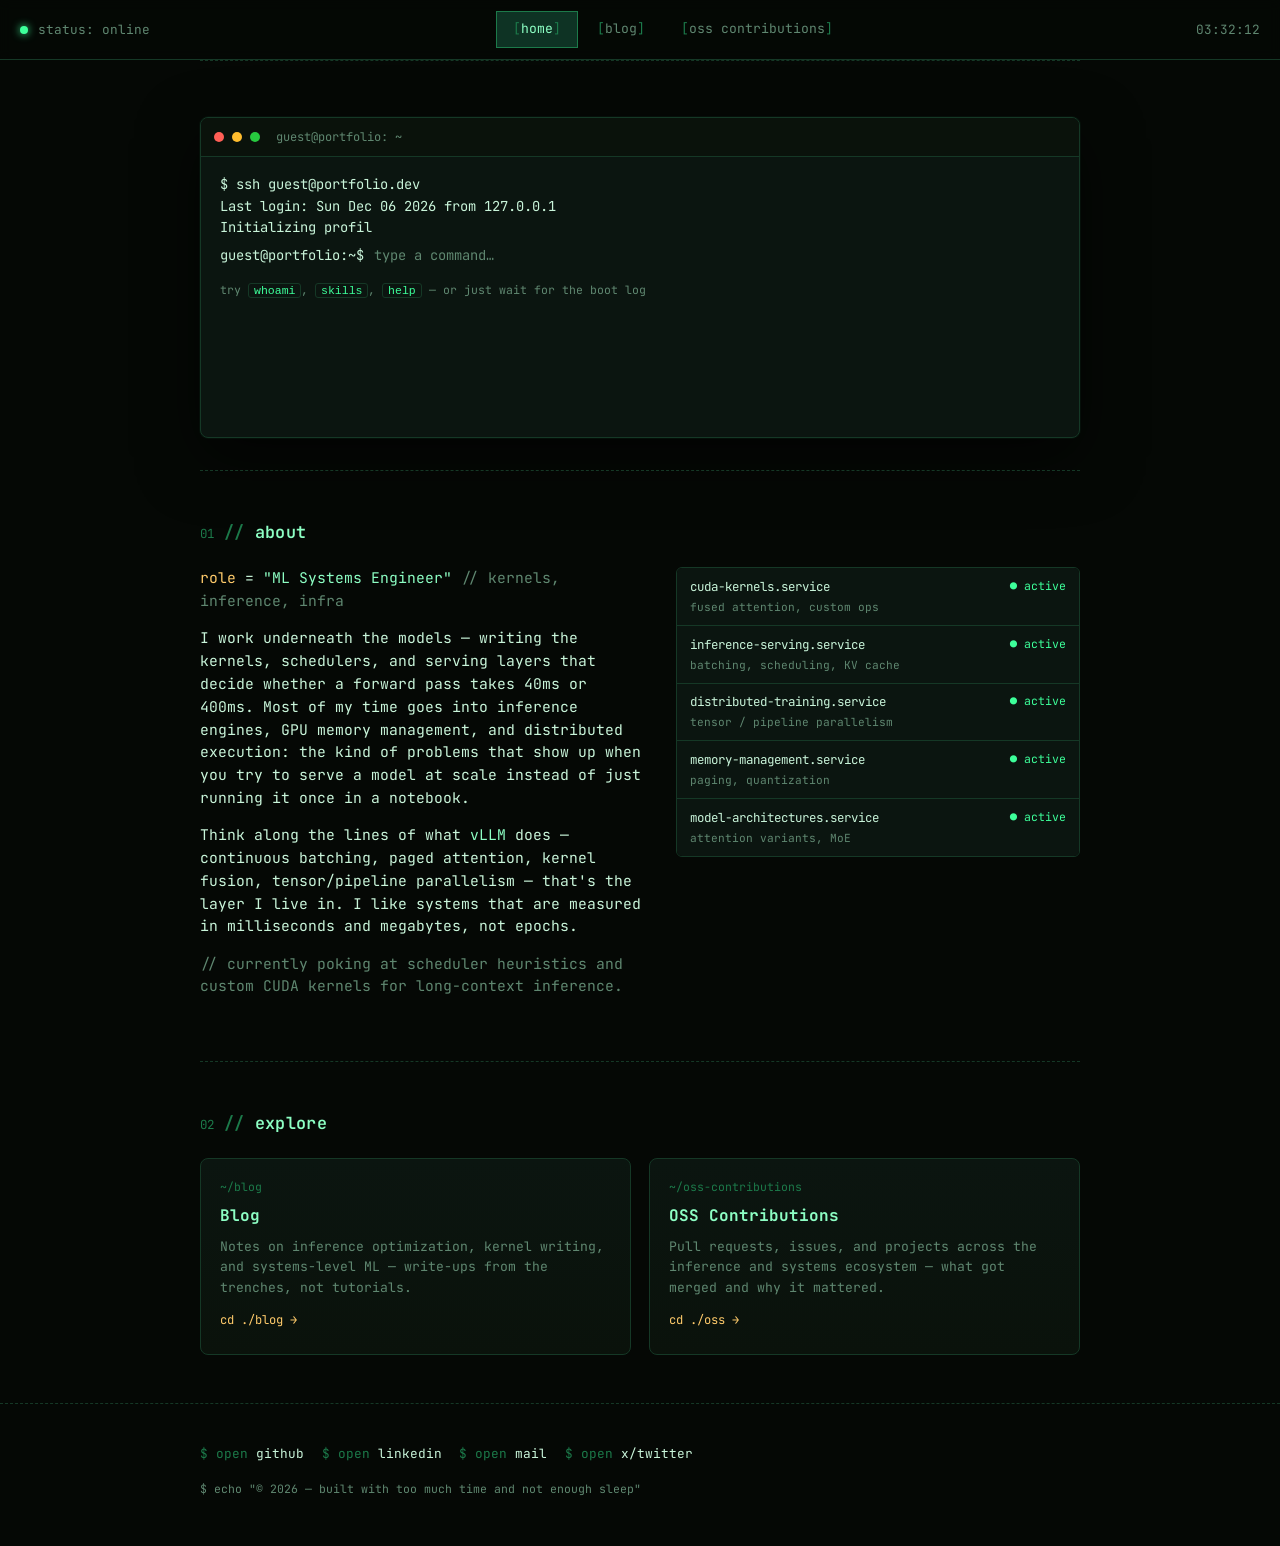
==== index.html @ 33f45b81 "Convert index.md to index.html for portfolio Converted index.md to index.html with a complete HTML s" ====
<!DOCTYPE html>
<html lang="en">
<head>
<meta charset="UTF-8">
<meta name="viewport" content="width=device-width, initial-scale=1.0">
<title>~/portfolio — systems engineer</title>
<meta name="description" content="Portfolio of an ML systems engineer working on kernels, inference, and distributed infra.">
<link rel="preconnect" href="https://fonts.googleapis.com">
<link rel="preconnect" href="https://fonts.gstatic.com" crossorigin>
<link href="https://fonts.googleapis.com/css2?family=JetBrains+Mono:ital,wght@0,100..800;1,100..800&display=swap" rel="stylesheet">
<style>
  :root{
    --bg:#050805;
    --bg-alt:#0a120b;
    --panel:#0b1510;
    --green:#3dff9a;
    --green-bright:#8dffc4;
    --green-dim:#1c7a4a;
    --green-deep:#0e3324;
    --amber:#ffcb6b;
    --red:#ff5f5f;
    --text:#c9f5da;
    --text-dim:#5f8770;
    --border:#153826;
    --mono:'JetBrains Mono', 'SF Mono', Menlo, Consolas, monospace;
  }

  *{box-sizing:border-box;}
  html{scroll-behavior:smooth;}

  body{
    margin:0;
    background:var(--bg);
    color:var(--text);
    font-family:var(--mono);
    line-height:1.55;
    -webkit-font-smoothing:antialiased;
    overflow-x:hidden;
  }

  ::selection{ background:var(--green-dim); color:#03110a; }

  a{ color:inherit; }

  #rain{
    position:fixed;
    inset:0;
    z-index:0;
    opacity:0.16;
    pointer-events:none;
  }

  .skip-link{
    position:absolute; left:-9999px; top:0;
    background:var(--panel); color:var(--green); padding:.6rem 1rem;
    z-index:999; border:1px solid var(--green-dim);
  }
  .skip-link:focus{ left:1rem; top:1rem; }

  a:focus-visible, button:focus-visible, input:focus-visible{
    outline:2px solid var(--green);
    outline-offset:2px;
  }

  /* ---------- status bar / nav ---------- */
  .statusbar{
    position:sticky; top:0; z-index:50;
    display:flex; align-items:center; justify-content:space-between;
    padding:.7rem 1.25rem;
    background:rgba(5,8,5,0.88);
    backdrop-filter:blur(6px);
    border-bottom:1px solid var(--border);
    font-size:.8rem;
  }
  .statusbar .left{ display:flex; align-items:center; gap:.6rem; color:var(--text-dim); }
  .statusbar .dot{ width:8px; height:8px; border-radius:50%; background:var(--green); box-shadow:0 0 8px var(--green); animation:pulse 2.4s ease-in-out infinite; }
  @keyframes pulse{ 0%,100%{opacity:1;} 50%{opacity:.35;} }

  .tabs{ display:flex; gap:2px; list-style:none; margin:0; padding:0; }
  .tabs li a{
    display:block;
    padding:.45rem 1rem;
    text-decoration:none;
    color:var(--text-dim);
    border:1px solid transparent;
    font-size:.82rem;
    transition:color .15s, border-color .15s, background .15s;
  }
  .tabs li a::before{ content:"["; color:var(--green-dim); }
  .tabs li a::after{ content:"]"; color:var(--green-dim); }
  .tabs li a:hover, .tabs li a.active{
    color:var(--green-bright);
    background:var(--green-deep);
    border-color:var(--green-dim);
  }

  .statusbar .clock{ color:var(--text-dim); }

  main{ position:relative; z-index:1; max-width:920px; margin:0 auto; padding:0 1.25rem; }

  /* ---------- hero / terminal ---------- */
  .hero{ padding:3.5rem 0 2rem; }

  .window{
    background:var(--panel);
    border:1px solid var(--border);
    border-radius:8px;
    box-shadow:0 0 0 1px rgba(61,255,154,.04), 0 20px 60px rgba(0,0,0,.6);
    overflow:hidden;
  }
  .window-bar{
    display:flex; align-items:center; gap:.5rem;
    padding:.6rem .8rem;
    background:var(--bg-alt);
    border-bottom:1px solid var(--border);
  }
  .window-bar .traffic{ width:10px; height:10px; border-radius:50%; }
  .traffic.r{ background:#ff5f56; }
  .traffic.y{ background:#ffbd2e; }
  .traffic.g{ background:#27c93f; }
  .window-bar .title{ margin-left:.5rem; color:var(--text-dim); font-size:.75rem; }

  .window-body{ padding:1.1rem 1.2rem 1.4rem; font-size:.86rem; min-height:280px; }
  .boot-line{ white-space:pre-wrap; word-break:break-word; }
  .boot-line .ok{ color:var(--green); }
  .boot-line .path{ color:var(--amber); }
  .boot-line .dim{ color:var(--text-dim); }

  .prompt-row{ display:flex; gap:.5rem; align-items:baseline; flex-wrap:wrap; }
  .prompt-row .ps{ color:var(--green-bright); white-space:nowrap; }
  .prompt-row .ps .path{ color:var(--amber); }

  #term-output{ margin-top:.3rem; }
  #term-output p{ margin:.15rem 0; }
  #term-output .cmd-echo{ color:var(--green-bright); }
  #term-output .cmd-echo::before{ content:"guest@portfolio:~$ "; color:var(--green-bright); opacity:.8; }
  #term-output .err{ color:var(--red); }
  #term-output .heading{ color:var(--amber); }

  #term-form{ display:flex; align-items:baseline; gap:.5rem; margin-top:.4rem; }
  #term-input{
    flex:1;
    background:transparent;
    border:none;
    color:var(--green-bright);
    font-family:var(--mono);
    font-size:.86rem;
    caret-color:var(--green);
  }
  #term-input::placeholder{ color:var(--text-dim); }

  .hint{ margin-top:.9rem; font-size:.72rem; color:var(--text-dim); }
  .hint kbd{ border:1px solid var(--border); border-radius:3px; padding:0 .3rem; color:var(--green); }

  /* ---------- section framing ---------- */
  section{ padding:3rem 0; border-top:1px dashed var(--border); }
  .section-head{ display:flex; align-items:baseline; gap:.6rem; margin-bottom:1.4rem; }
  .section-head .tag{ color:var(--green-dim); font-size:.78rem; }
  .section-head h2{
    margin:0; font-size:1.05rem; font-weight:600;
    color:var(--green-bright); letter-spacing:.02em;
  }
  .section-head h2::before{ content:"// "; color:var(--green-dim); }

  /* ---------- about ---------- */
  .about-grid{ display:grid; grid-template-columns: 1.1fr 1fr; gap:2rem; align-items:start; }
  @media (max-width:720px){ .about-grid{ grid-template-columns:1fr; } }

  .bio p{ margin:0 0 .9rem; color:var(--text); font-size:.92rem; }
  .bio .var{ color:var(--amber); }
  .bio .str{ color:var(--green-bright); }
  .bio .comment{ color:var(--text-dim); }

  .status-list{ list-style:none; margin:0; padding:0; border:1px solid var(--border); border-radius:6px; overflow:hidden; }
  .status-list li{
    display:flex; justify-content:space-between; gap:1rem;
    padding:.55rem .8rem;
    font-size:.78rem;
    border-bottom:1px solid var(--border);
    background:var(--panel);
  }
  .status-list li:last-child{ border-bottom:none; }
  .status-list .svc{ color:var(--text); }
  .status-list .svc small{ display:block; color:var(--text-dim); font-size:.7rem; margin-top:.15rem; }
  .status-list .state{ color:var(--green); white-space:nowrap; font-size:.72rem; }
  .status-list .state::before{ content:"● "; }

  /* ---------- nav cards (blog / oss) ---------- */
  .card-grid{ display:grid; grid-template-columns:1fr 1fr; gap:1.1rem; }
  @media (max-width:720px){ .card-grid{ grid-template-columns:1fr; } }

  .nav-card{
    display:block;
    text-decoration:none;
    border:1px solid var(--border);
    border-radius:8px;
    padding:1.2rem 1.2rem 1.4rem;
    background:linear-gradient(180deg, var(--panel), var(--bg-alt));
    transition:border-color .15s, transform .15s, box-shadow .15s;
    position:relative;
    overflow:hidden;
  }
  .nav-card::before{
    content:"";
    position:absolute; inset:0;
    background:radial-gradient(circle at 0% 0%, rgba(61,255,154,.08), transparent 60%);
    opacity:0; transition:opacity .2s;
  }
  .nav-card:hover, .nav-card:focus-visible{
    border-color:var(--green-dim);
    transform:translateY(-2px);
    box-shadow:0 10px 30px rgba(0,0,0,.4);
  }
  .nav-card:hover::before, .nav-card:focus-visible::before{ opacity:1; }
  .nav-card .path{ color:var(--green-dim); font-size:.72rem; margin-bottom:.5rem; }
  .nav-card h3{ margin:0 0 .5rem; color:var(--green-bright); font-size:1rem; }
  .nav-card p{ margin:0; color:var(--text-dim); font-size:.82rem; }
  .nav-card .go{ display:inline-block; margin-top:.8rem; font-size:.76rem; color:var(--amber); }

  /* ---------- footer ---------- */
  footer{ padding:2.5rem 0 3rem; border-top:1px dashed var(--border); font-size:.8rem; color:var(--text-dim); }
  .links{ display:flex; flex-wrap:wrap; gap:.4rem 1.1rem; margin-bottom:1rem; }
  .links a{ text-decoration:none; color:var(--text); }
  .links a:hover{ color:var(--green-bright); }
  .links a::before{ content:"$ open "; color:var(--green-dim); }
  footer .copyright{ color:var(--text-dim); font-size:.72rem; }

  @media (prefers-reduced-motion: reduce){
    *{ animation-duration:0.001ms !important; animation-iteration-count:1 !important; transition-duration:0.001ms !important; }
  }
</style>
</head>
<body>
<a class="skip-link" href="#main">Skip to content</a>

<canvas id="rain" aria-hidden="true"></canvas>

<header class="statusbar">
  <div class="left">
    <span class="dot" aria-hidden="true"></span>
    <span>status: online</span>
  </div>
  <nav aria-label="Primary">
    <ul class="tabs">
      <li><a href="index.html" class="active">home</a></li>
      <li><a href="blog.html">blog</a></li>
      <li><a href="oss.html">oss contributions</a></li>
    </ul>
  </nav>
  <div class="clock" id="clock" aria-live="off"></div>
</header>

<main id="main">

  <section class="hero">
    <div class="window">
      <div class="window-bar">
        <span class="traffic r"></span>
        <span class="traffic y"></span>
        <span class="traffic g"></span>
        <span class="title">guest@portfolio: ~</span>
      </div>
      <div class="window-body">
        <div id="boot-sequence"></div>

        <div id="term-output"></div>

        <form id="term-form" aria-label="Interactive terminal">
          <span class="ps">guest@portfolio<span class="path">:~</span>$</span>
          <input id="term-input" type="text" autocomplete="off" spellcheck="false"
                 placeholder="type a command…" aria-label="Terminal command input">
        </form>

        <p class="hint">try <kbd>whoami</kbd>, <kbd>skills</kbd>, <kbd>help</kbd> — or just wait for the boot log</p>
      </div>
    </div>
  </section>

  <section id="about">
    <div class="section-head">
      <span class="tag">01</span>
      <h2>about</h2>
    </div>
    <div class="about-grid">
      <div class="bio">
        <p><span class="var">role</span> = <span class="str">"ML Systems Engineer"</span> <span class="comment">// kernels, inference, infra</span></p>
        <p>I work underneath the models — writing the kernels, schedulers, and serving layers that decide whether a forward pass takes 40ms or 400ms. Most of my time goes into inference engines, GPU memory management, and distributed execution: the kind of problems that show up when you try to serve a model at scale instead of just running it once in a notebook.</p>
        <p>Think along the lines of what <span class="str">vLLM</span> does — continuous batching, paged attention, kernel fusion, tensor/pipeline parallelism — that's the layer I live in. I like systems that are measured in milliseconds and megabytes, not epochs.</p>
        <p class="comment">// currently poking at scheduler heuristics and custom CUDA kernels for long-context inference.</p>
      </div>

      <ul class="status-list" aria-label="Areas of focus">
        <li><span class="svc">cuda-kernels.service<small>fused attention, custom ops</small></span><span class="state">active</span></li>
        <li><span class="svc">inference-serving.service<small>batching, scheduling, KV cache</small></span><span class="state">active</span></li>
        <li><span class="svc">distributed-training.service<small>tensor / pipeline parallelism</small></span><span class="state">active</span></li>
        <li><span class="svc">memory-management.service<small>paging, quantization</small></span><span class="state">active</span></li>
        <li><span class="svc">model-architectures.service<small>attention variants, MoE</small></span><span class="state">active</span></li>
      </ul>
    </div>
  </section>

  <section id="explore">
    <div class="section-head">
      <span class="tag">02</span>
      <h2>explore</h2>
    </div>
    <div class="card-grid">
      <a class="nav-card" href="blog.html">
        <div class="path">~/blog</div>
        <h3>Blog</h3>
        <p>Notes on inference optimization, kernel writing, and systems-level ML — write-ups from the trenches, not tutorials.</p>
        <span class="go">cd ./blog →</span>
      </a>
      <a class="nav-card" href="oss.html">
        <div class="path">~/oss-contributions</div>
        <h3>OSS Contributions</h3>
        <p>Pull requests, issues, and projects across the inference and systems ecosystem — what got merged and why it mattered.</p>
        <span class="go">cd ./oss →</span>
      </a>
    </div>
  </section>

</main>

<footer>
  <main style="max-width:920px; margin:0 auto; padding:0 1.25rem;">
    <div class="links">
      <a href="https://github.com/" target="_blank" rel="noopener">github</a>
      <a href="https://linkedin.com/" target="_blank" rel="noopener">linkedin</a>
      <a href="mailto:you@example.com">mail</a>
      <a href="https://twitter.com/" target="_blank" rel="noopener">x/twitter</a>
    </div>
    <div class="copyright">$ echo "© <span id="year"></span> — built with too much time and not enough sleep"</div>
  </main>
</footer>

<script>
(function(){
  "use strict";
  var reduceMotion = window.matchMedia('(prefers-reduced-motion: reduce)').matches;

  document.getElementById('year').textContent = new Date().getFullYear();

  /* ---------- clock ---------- */
  var clockEl = document.getElementById('clock');
  function tick(){
    var d = new Date();
    var hh = String(d.getHours()).padStart(2,'0');
    var mm = String(d.getMinutes()).padStart(2,'0');
    var ss = String(d.getSeconds()).padStart(2,'0');
    clockEl.textContent = hh+':'+mm+':'+ss;
  }
  tick(); setInterval(tick, 1000);

  /* ---------- matrix rain ---------- */
  var canvas = document.getElementById('rain');
  var ctx = canvas.getContext('2d');
  var W, H, cols, drops;
  var chars = "01アイウエオカキクケコサシスセソ日ノハヒフ<>{}[]/*+=;:";

  function resize(){
    W = canvas.width = window.innerWidth;
    H = canvas.height = window.innerHeight;
    var fontSize = 15;
    cols = Math.floor(W / fontSize);
    drops = new Array(cols).fill(0).map(function(){ return Math.random() * -40; });
  }
  resize();
  window.addEventListener('resize', resize);

  var fontSize = 15;
  function drawRain(){
    ctx.fillStyle = 'rgba(5,8,5,0.08)';
    ctx.fillRect(0,0,W,H);
    ctx.font = fontSize + 'px monospace';
    for (var i=0; i<cols; i++){
      var text = chars[Math.floor(Math.random()*chars.length)];
      ctx.fillStyle = Math.random() > 0.985 ? '#8dffc4' : 'rgba(61,255,154,0.55)';
      ctx.fillText(text, i*fontSize, drops[i]*fontSize);
      if (drops[i]*fontSize > H && Math.random() > 0.975){ drops[i] = 0; }
      drops[i]++;
    }
  }

  if (!reduceMotion){
    setInterval(drawRain, 55);
  } else {
    ctx.fillStyle = '#050805';
    ctx.fillRect(0,0,W,H);
  }

  /* ---------- boot sequence ---------- */
  var bootLines = [
    { text: "$ ssh guest@portfolio.dev", cls: "" },
    { text: "Last login: " + new Date().toDateString() + " from 127.0.0.1", cls: "dim" },
    { text: "Initializing profile...", cls: "dim" },
    { text: "[OK] loading kernels", cls: "ok" },
    { text: "[OK] mounting /dev/gpu0", cls: "ok" },
    { text: "[OK] starting inference-engine.service", cls: "ok" },
    { text: "[OK] starting scheduler.service", cls: "ok" },
    { text: "profile ready.", cls: "" }
  ];

  var bootEl = document.getElementById('boot-sequence');

  function typeLine(lineObj, done){
    var p = document.createElement('div');
    p.className = 'boot-line ' + (lineObj.cls || '');
    bootEl.appendChild(p);
    if (reduceMotion){
      p.textContent = lineObj.text;
      done();
      return;
    }
    var i = 0;
    var text = lineObj.text;
    var speed = 12;
    (function step(){
      p.textContent = text.slice(0, i);
      i++;
      if (i <= text.length){
        setTimeout(step, speed);
      } else {
        done();
      }
    })();
  }

  function runBoot(idx){
    if (idx >= bootLines.length){
      termInput.focus();
      return;
    }
    typeLine(bootLines[idx], function(){
      setTimeout(function(){ runBoot(idx+1); }, reduceMotion ? 0 : 90);
    });
  }
  runBoot(0);

  /* ---------- interactive terminal ---------- */
  var form = document.getElementById('term-form');
  var termInput = document.getElementById('term-input');
  var output = document.getElementById('term-output');

  var commands = {
    help: function(){
      return [
        "available commands:",
        "  whoami        — who runs this terminal",
        "  skills        — core focus areas",
        "  about         — jump to the about section",
        "  blog          — go to the blog",
        "  oss           — go to oss contributions",
        "  contact       — how to reach me",
        "  clear         — clear this terminal",
        "  sudo make me a sandwich"
      ].join("\n");
    },
    whoami: function(){
      return "an ML systems engineer who spends most days closer to CUDA than to a Jupyter notebook.";
    },
    skills: function(){
      return [
        "cuda-kernels          fused attention, custom ops",
        "inference-serving      batching, scheduling, kv-cache",
        "distributed-training   tensor / pipeline parallelism",
        "memory-management      paging, quantization",
        "model-architectures    attention variants, moe"
      ].join("\n");
    },
    about: function(){ location.hash = '#about'; return "jumping to #about"; },
    blog: function(){ setTimeout(function(){ location.href = 'blog.html'; }, 400); return "cd ./blog ..."; },
    oss: function(){ setTimeout(function(){ location.href = 'oss.html'; }, 400); return "cd ./oss-contributions ..."; },
    contact: function(){ return "reach me via the links in the footer — github, linkedin, or mail."; },
    clear: function(){ output.innerHTML = ""; return null; },
    "sudo make me a sandwich": function(){ return "okay."; },
    ls: function(){ return "about  blog  oss-contributions  README.md"; },
    "cat readme.md": function(){ return "a portfolio disguised as a terminal. or the other way around."; }
  };

  function printLine(text, cls){
    var p = document.createElement('p');
    if (cls) p.className = cls;
    p.textContent = text;
    output.appendChild(p);
  }

  form.addEventListener('submit', function(e){
    e.preventDefault();
    var raw = termInput.value;
    var val = raw.trim().toLowerCase();
    if (!val) return;

    var echo = document.createElement('p');
    echo.className = 'cmd-echo';
    echo.textContent = raw;
    output.appendChild(echo);

    if (val === 'clear'){
      output.innerHTML = "";
    } else if (commands.hasOwnProperty(val)){
      var res = commands[val]();
      if (res){
        res.split("\n").forEach(function(line){ printLine(line); });
      }
    } else {
      printLine("command not found: " + raw + "  (try 'help')", "err");
    }

    termInput.value = "";
    output.scrollIntoView({ block: 'nearest', behavior: reduceMotion ? 'auto' : 'smooth' });
  });

  document.addEventListener('click', function(){ termInput.focus(); }, { once:true });
})();
</script>
</body>
</html>
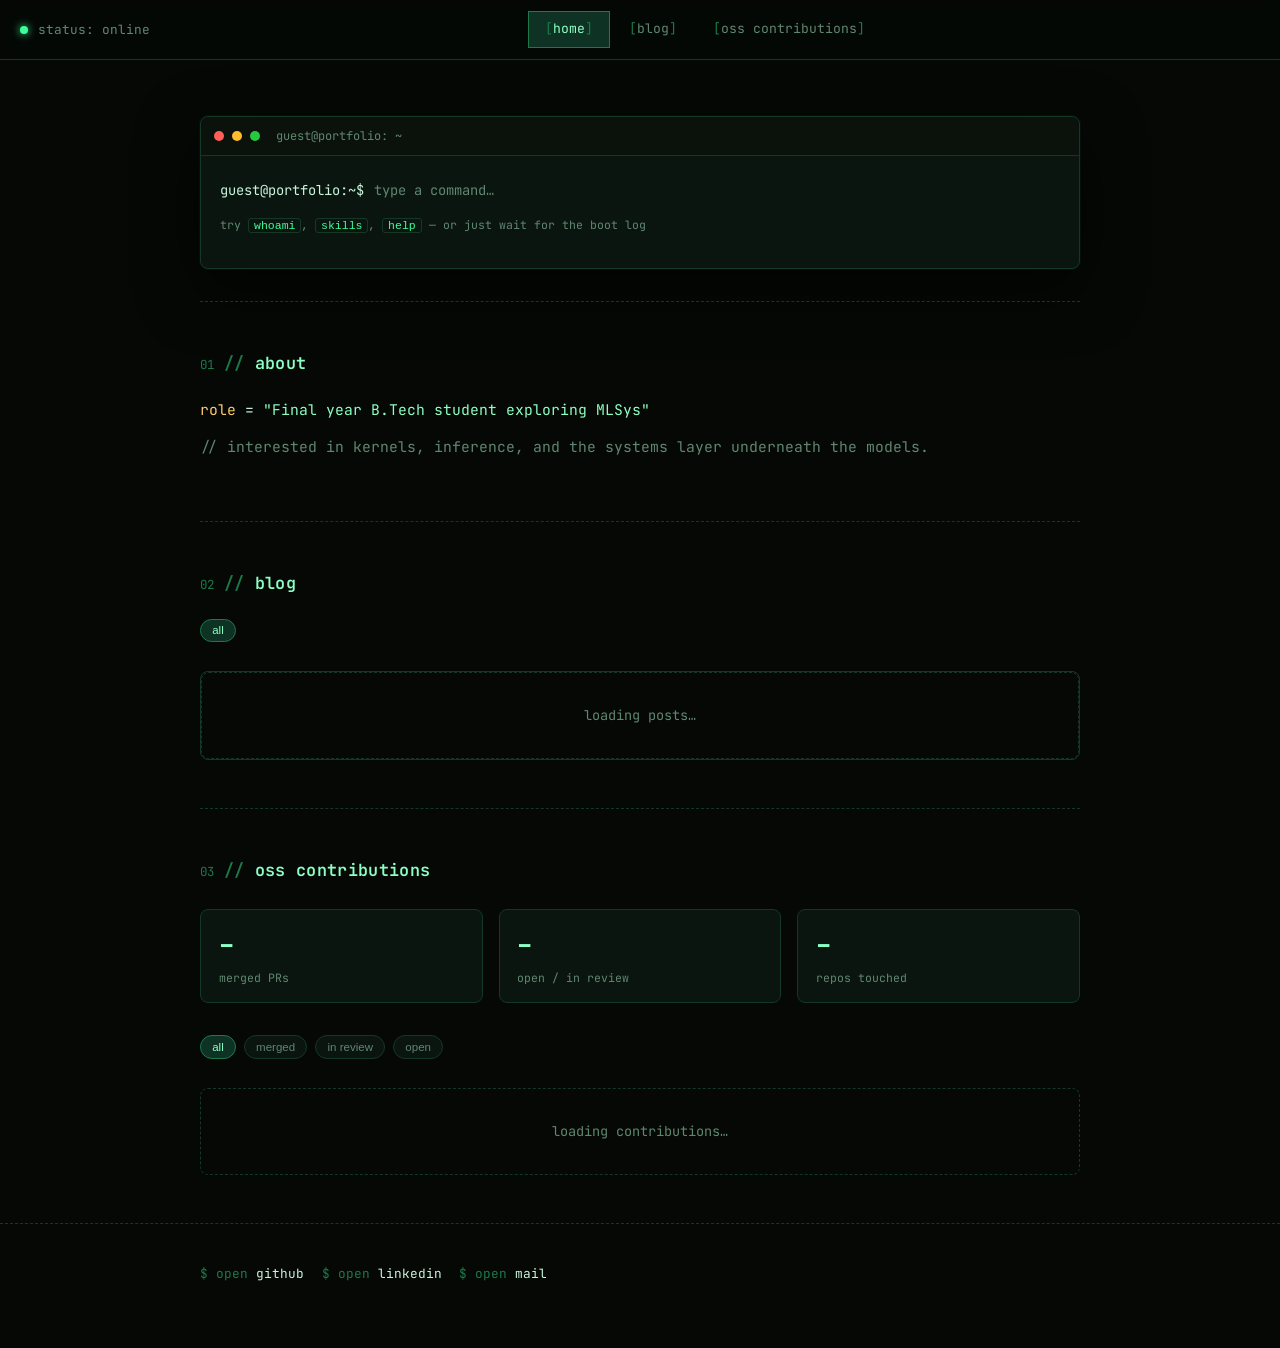
==== commit a273ee97: "Revise portfolio details and HTML structure Updated portfolio description and modified sections for " ====
--- a/index.html
+++ b/index.html
@@ -4,231 +4,11 @@
 <meta charset="UTF-8">
 <meta name="viewport" content="width=device-width, initial-scale=1.0">
 <title>~/portfolio — systems engineer</title>
-<meta name="description" content="Portfolio of an ML systems engineer working on kernels, inference, and distributed infra.">
+<meta name="description" content="Portfolio of a final year B.Tech student exploring MLSys — kernels, inference, and distributed infra.">
 <link rel="preconnect" href="https://fonts.googleapis.com">
 <link rel="preconnect" href="https://fonts.gstatic.com" crossorigin>
 <link href="https://fonts.googleapis.com/css2?family=JetBrains+Mono:ital,wght@0,100..800;1,100..800&display=swap" rel="stylesheet">
-<style>
-  :root{
-    --bg:#050805;
-    --bg-alt:#0a120b;
-    --panel:#0b1510;
-    --green:#3dff9a;
-    --green-bright:#8dffc4;
-    --green-dim:#1c7a4a;
-    --green-deep:#0e3324;
-    --amber:#ffcb6b;
-    --red:#ff5f5f;
-    --text:#c9f5da;
-    --text-dim:#5f8770;
-    --border:#153826;
-    --mono:'JetBrains Mono', 'SF Mono', Menlo, Consolas, monospace;
-  }
-
-  *{box-sizing:border-box;}
-  html{scroll-behavior:smooth;}
-
-  body{
-    margin:0;
-    background:var(--bg);
-    color:var(--text);
-    font-family:var(--mono);
-    line-height:1.55;
-    -webkit-font-smoothing:antialiased;
-    overflow-x:hidden;
-  }
-
-  ::selection{ background:var(--green-dim); color:#03110a; }
-
-  a{ color:inherit; }
-
-  #rain{
-    position:fixed;
-    inset:0;
-    z-index:0;
-    opacity:0.16;
-    pointer-events:none;
-  }
-
-  .skip-link{
-    position:absolute; left:-9999px; top:0;
-    background:var(--panel); color:var(--green); padding:.6rem 1rem;
-    z-index:999; border:1px solid var(--green-dim);
-  }
-  .skip-link:focus{ left:1rem; top:1rem; }
-
-  a:focus-visible, button:focus-visible, input:focus-visible{
-    outline:2px solid var(--green);
-    outline-offset:2px;
-  }
-
-  /* ---------- status bar / nav ---------- */
-  .statusbar{
-    position:sticky; top:0; z-index:50;
-    display:flex; align-items:center; justify-content:space-between;
-    padding:.7rem 1.25rem;
-    background:rgba(5,8,5,0.88);
-    backdrop-filter:blur(6px);
-    border-bottom:1px solid var(--border);
-    font-size:.8rem;
-  }
-  .statusbar .left{ display:flex; align-items:center; gap:.6rem; color:var(--text-dim); }
-  .statusbar .dot{ width:8px; height:8px; border-radius:50%; background:var(--green); box-shadow:0 0 8px var(--green); animation:pulse 2.4s ease-in-out infinite; }
-  @keyframes pulse{ 0%,100%{opacity:1;} 50%{opacity:.35;} }
-
-  .tabs{ display:flex; gap:2px; list-style:none; margin:0; padding:0; }
-  .tabs li a{
-    display:block;
-    padding:.45rem 1rem;
-    text-decoration:none;
-    color:var(--text-dim);
-    border:1px solid transparent;
-    font-size:.82rem;
-    transition:color .15s, border-color .15s, background .15s;
-  }
-  .tabs li a::before{ content:"["; color:var(--green-dim); }
-  .tabs li a::after{ content:"]"; color:var(--green-dim); }
-  .tabs li a:hover, .tabs li a.active{
-    color:var(--green-bright);
-    background:var(--green-deep);
-    border-color:var(--green-dim);
-  }
-
-  .statusbar .clock{ color:var(--text-dim); }
-
-  main{ position:relative; z-index:1; max-width:920px; margin:0 auto; padding:0 1.25rem; }
-
-  /* ---------- hero / terminal ---------- */
-  .hero{ padding:3.5rem 0 2rem; }
-
-  .window{
-    background:var(--panel);
-    border:1px solid var(--border);
-    border-radius:8px;
-    box-shadow:0 0 0 1px rgba(61,255,154,.04), 0 20px 60px rgba(0,0,0,.6);
-    overflow:hidden;
-  }
-  .window-bar{
-    display:flex; align-items:center; gap:.5rem;
-    padding:.6rem .8rem;
-    background:var(--bg-alt);
-    border-bottom:1px solid var(--border);
-  }
-  .window-bar .traffic{ width:10px; height:10px; border-radius:50%; }
-  .traffic.r{ background:#ff5f56; }
-  .traffic.y{ background:#ffbd2e; }
-  .traffic.g{ background:#27c93f; }
-  .window-bar .title{ margin-left:.5rem; color:var(--text-dim); font-size:.75rem; }
-
-  .window-body{ padding:1.1rem 1.2rem 1.4rem; font-size:.86rem; min-height:280px; }
-  .boot-line{ white-space:pre-wrap; word-break:break-word; }
-  .boot-line .ok{ color:var(--green); }
-  .boot-line .path{ color:var(--amber); }
-  .boot-line .dim{ color:var(--text-dim); }
-
-  .prompt-row{ display:flex; gap:.5rem; align-items:baseline; flex-wrap:wrap; }
-  .prompt-row .ps{ color:var(--green-bright); white-space:nowrap; }
-  .prompt-row .ps .path{ color:var(--amber); }
-
-  #term-output{ margin-top:.3rem; }
-  #term-output p{ margin:.15rem 0; }
-  #term-output .cmd-echo{ color:var(--green-bright); }
-  #term-output .cmd-echo::before{ content:"guest@portfolio:~$ "; color:var(--green-bright); opacity:.8; }
-  #term-output .err{ color:var(--red); }
-  #term-output .heading{ color:var(--amber); }
-
-  #term-form{ display:flex; align-items:baseline; gap:.5rem; margin-top:.4rem; }
-  #term-input{
-    flex:1;
-    background:transparent;
-    border:none;
-    color:var(--green-bright);
-    font-family:var(--mono);
-    font-size:.86rem;
-    caret-color:var(--green);
-  }
-  #term-input::placeholder{ color:var(--text-dim); }
-
-  .hint{ margin-top:.9rem; font-size:.72rem; color:var(--text-dim); }
-  .hint kbd{ border:1px solid var(--border); border-radius:3px; padding:0 .3rem; color:var(--green); }
-
-  /* ---------- section framing ---------- */
-  section{ padding:3rem 0; border-top:1px dashed var(--border); }
-  .section-head{ display:flex; align-items:baseline; gap:.6rem; margin-bottom:1.4rem; }
-  .section-head .tag{ color:var(--green-dim); font-size:.78rem; }
-  .section-head h2{
-    margin:0; font-size:1.05rem; font-weight:600;
-    color:var(--green-bright); letter-spacing:.02em;
-  }
-  .section-head h2::before{ content:"// "; color:var(--green-dim); }
-
-  /* ---------- about ---------- */
-  .about-grid{ display:grid; grid-template-columns: 1.1fr 1fr; gap:2rem; align-items:start; }
-  @media (max-width:720px){ .about-grid{ grid-template-columns:1fr; } }
-
-  .bio p{ margin:0 0 .9rem; color:var(--text); font-size:.92rem; }
-  .bio .var{ color:var(--amber); }
-  .bio .str{ color:var(--green-bright); }
-  .bio .comment{ color:var(--text-dim); }
-
-  .status-list{ list-style:none; margin:0; padding:0; border:1px solid var(--border); border-radius:6px; overflow:hidden; }
-  .status-list li{
-    display:flex; justify-content:space-between; gap:1rem;
-    padding:.55rem .8rem;
-    font-size:.78rem;
-    border-bottom:1px solid var(--border);
-    background:var(--panel);
-  }
-  .status-list li:last-child{ border-bottom:none; }
-  .status-list .svc{ color:var(--text); }
-  .status-list .svc small{ display:block; color:var(--text-dim); font-size:.7rem; margin-top:.15rem; }
-  .status-list .state{ color:var(--green); white-space:nowrap; font-size:.72rem; }
-  .status-list .state::before{ content:"● "; }
-
-  /* ---------- nav cards (blog / oss) ---------- */
-  .card-grid{ display:grid; grid-template-columns:1fr 1fr; gap:1.1rem; }
-  @media (max-width:720px){ .card-grid{ grid-template-columns:1fr; } }
-
-  .nav-card{
-    display:block;
-    text-decoration:none;
-    border:1px solid var(--border);
-    border-radius:8px;
-    padding:1.2rem 1.2rem 1.4rem;
-    background:linear-gradient(180deg, var(--panel), var(--bg-alt));
-    transition:border-color .15s, transform .15s, box-shadow .15s;
-    position:relative;
-    overflow:hidden;
-  }
-  .nav-card::before{
-    content:"";
-    position:absolute; inset:0;
-    background:radial-gradient(circle at 0% 0%, rgba(61,255,154,.08), transparent 60%);
-    opacity:0; transition:opacity .2s;
-  }
-  .nav-card:hover, .nav-card:focus-visible{
-    border-color:var(--green-dim);
-    transform:translateY(-2px);
-    box-shadow:0 10px 30px rgba(0,0,0,.4);
-  }
-  .nav-card:hover::before, .nav-card:focus-visible::before{ opacity:1; }
-  .nav-card .path{ color:var(--green-dim); font-size:.72rem; margin-bottom:.5rem; }
-  .nav-card h3{ margin:0 0 .5rem; color:var(--green-bright); font-size:1rem; }
-  .nav-card p{ margin:0; color:var(--text-dim); font-size:.82rem; }
-  .nav-card .go{ display:inline-block; margin-top:.8rem; font-size:.76rem; color:var(--amber); }
-
-  /* ---------- footer ---------- */
-  footer{ padding:2.5rem 0 3rem; border-top:1px dashed var(--border); font-size:.8rem; color:var(--text-dim); }
-  .links{ display:flex; flex-wrap:wrap; gap:.4rem 1.1rem; margin-bottom:1rem; }
-  .links a{ text-decoration:none; color:var(--text); }
-  .links a:hover{ color:var(--green-bright); }
-  .links a::before{ content:"$ open "; color:var(--green-dim); }
-  footer .copyright{ color:var(--text-dim); font-size:.72rem; }
-
-  @media (prefers-reduced-motion: reduce){
-    *{ animation-duration:0.001ms !important; animation-iteration-count:1 !important; transition-duration:0.001ms !important; }
-  }
-</style>
+<link rel="stylesheet" href="assets/css/style.css">
 </head>
 <body>
 <a class="skip-link" href="#main">Skip to content</a>
@@ -242,9 +22,9 @@
   </div>
   <nav aria-label="Primary">
     <ul class="tabs">
-      <li><a href="index.html" class="active">home</a></li>
-      <li><a href="blog.html">blog</a></li>
-      <li><a href="oss.html">oss contributions</a></li>
+      <li><a href="#top" class="active">home</a></li>
+      <li><a href="#blog">blog</a></li>
+      <li><a href="#oss">oss contributions</a></li>
     </ul>
   </nav>
   <div class="clock" id="clock" aria-live="off"></div>
@@ -252,7 +32,7 @@
 
 <main id="main">
 
-  <section class="hero">
+  <section id="top" class="hero" style="border-top:none;">
     <div class="window">
       <div class="window-bar">
         <span class="traffic r"></span>
@@ -281,238 +61,67 @@
       <span class="tag">01</span>
       <h2>about</h2>
     </div>
-    <div class="about-grid">
-      <div class="bio">
-        <p><span class="var">role</span> = <span class="str">"ML Systems Engineer"</span> <span class="comment">// kernels, inference, infra</span></p>
-        <p>I work underneath the models — writing the kernels, schedulers, and serving layers that decide whether a forward pass takes 40ms or 400ms. Most of my time goes into inference engines, GPU memory management, and distributed execution: the kind of problems that show up when you try to serve a model at scale instead of just running it once in a notebook.</p>
-        <p>Think along the lines of what <span class="str">vLLM</span> does — continuous batching, paged attention, kernel fusion, tensor/pipeline parallelism — that's the layer I live in. I like systems that are measured in milliseconds and megabytes, not epochs.</p>
-        <p class="comment">// currently poking at scheduler heuristics and custom CUDA kernels for long-context inference.</p>
-      </div>
-
-      <ul class="status-list" aria-label="Areas of focus">
-        <li><span class="svc">cuda-kernels.service<small>fused attention, custom ops</small></span><span class="state">active</span></li>
-        <li><span class="svc">inference-serving.service<small>batching, scheduling, KV cache</small></span><span class="state">active</span></li>
-        <li><span class="svc">distributed-training.service<small>tensor / pipeline parallelism</small></span><span class="state">active</span></li>
-        <li><span class="svc">memory-management.service<small>paging, quantization</small></span><span class="state">active</span></li>
-        <li><span class="svc">model-architectures.service<small>attention variants, MoE</small></span><span class="state">active</span></li>
-      </ul>
+    <div class="bio">
+      <p><span class="var">role</span> = <span class="str">"Final year B.Tech student exploring MLSys"</span></p>
+      <p class="comment">// interested in kernels, inference, and the systems layer underneath the models.</p>
     </div>
   </section>
 
-  <section id="explore">
+  <section id="blog">
     <div class="section-head">
       <span class="tag">02</span>
-      <h2>explore</h2>
+      <h2>blog</h2>
     </div>
-    <div class="card-grid">
-      <a class="nav-card" href="blog.html">
-        <div class="path">~/blog</div>
-        <h3>Blog</h3>
-        <p>Notes on inference optimization, kernel writing, and systems-level ML — write-ups from the trenches, not tutorials.</p>
-        <span class="go">cd ./blog →</span>
-      </a>
-      <a class="nav-card" href="oss.html">
-        <div class="path">~/oss-contributions</div>
-        <h3>OSS Contributions</h3>
-        <p>Pull requests, issues, and projects across the inference and systems ecosystem — what got merged and why it mattered.</p>
-        <span class="go">cd ./oss →</span>
-      </a>
+
+    <div class="filter-row" id="blog-filter-row" aria-label="Filter posts by tag">
+      <button class="filter-chip active" data-tag="all">all</button>
+    </div>
+
+    <div id="blog-post-list" class="post-list" aria-live="polite">
+      <div class="empty-state">loading posts…</div>
+    </div>
+  </section>
+
+  <section id="oss">
+    <div class="section-head">
+      <span class="tag">03</span>
+      <h2>oss contributions</h2>
+    </div>
+
+    <div class="stat-row" id="oss-stat-row" aria-label="Contribution summary">
+      <div class="stat-box"><div class="num" id="oss-stat-merged">–</div><div class="label">merged PRs</div></div>
+      <div class="stat-box"><div class="num" id="oss-stat-open">–</div><div class="label">open / in review</div></div>
+      <div class="stat-box"><div class="num" id="oss-stat-repos">–</div><div class="label">repos touched</div></div>
+    </div>
+
+    <div class="filter-row" id="oss-filter-row" aria-label="Filter by status">
+      <button class="filter-chip active" data-status="all">all</button>
+      <button class="filter-chip" data-status="merged">merged</button>
+      <button class="filter-chip" data-status="review">in review</button>
+      <button class="filter-chip" data-status="open">open</button>
+    </div>
+
+    <div id="oss-commit-log" class="commit-log" aria-live="polite">
+      <div class="empty-state">loading contributions…</div>
     </div>
   </section>
 
 </main>
 
 <footer>
-  <main style="max-width:920px; margin:0 auto; padding:0 1.25rem;">
+  <div class="footer-inner">
     <div class="links">
       <a href="https://github.com/" target="_blank" rel="noopener">github</a>
       <a href="https://linkedin.com/" target="_blank" rel="noopener">linkedin</a>
       <a href="mailto:you@example.com">mail</a>
-      <a href="https://twitter.com/" target="_blank" rel="noopener">x/twitter</a>
     </div>
-    <div class="copyright">$ echo "© <span id="year"></span> — built with too much time and not enough sleep"</div>
-  </main>
+  </div>
 </footer>
 
-<script>
-(function(){
-  "use strict";
-  var reduceMotion = window.matchMedia('(prefers-reduced-motion: reduce)').matches;
-
-  document.getElementById('year').textContent = new Date().getFullYear();
-
-  /* ---------- clock ---------- */
-  var clockEl = document.getElementById('clock');
-  function tick(){
-    var d = new Date();
-    var hh = String(d.getHours()).padStart(2,'0');
-    var mm = String(d.getMinutes()).padStart(2,'0');
-    var ss = String(d.getSeconds()).padStart(2,'0');
-    clockEl.textContent = hh+':'+mm+':'+ss;
-  }
-  tick(); setInterval(tick, 1000);
-
-  /* ---------- matrix rain ---------- */
-  var canvas = document.getElementById('rain');
-  var ctx = canvas.getContext('2d');
-  var W, H, cols, drops;
-  var chars = "01アイウエオカキクケコサシスセソ日ノハヒフ<>{}[]/*+=;:";
-
-  function resize(){
-    W = canvas.width = window.innerWidth;
-    H = canvas.height = window.innerHeight;
-    var fontSize = 15;
-    cols = Math.floor(W / fontSize);
-    drops = new Array(cols).fill(0).map(function(){ return Math.random() * -40; });
-  }
-  resize();
-  window.addEventListener('resize', resize);
-
-  var fontSize = 15;
-  function drawRain(){
-    ctx.fillStyle = 'rgba(5,8,5,0.08)';
-    ctx.fillRect(0,0,W,H);
-    ctx.font = fontSize + 'px monospace';
-    for (var i=0; i<cols; i++){
-      var text = chars[Math.floor(Math.random()*chars.length)];
-      ctx.fillStyle = Math.random() > 0.985 ? '#8dffc4' : 'rgba(61,255,154,0.55)';
-      ctx.fillText(text, i*fontSize, drops[i]*fontSize);
-      if (drops[i]*fontSize > H && Math.random() > 0.975){ drops[i] = 0; }
-      drops[i]++;
-    }
-  }
-
-  if (!reduceMotion){
-    setInterval(drawRain, 55);
-  } else {
-    ctx.fillStyle = '#050805';
-    ctx.fillRect(0,0,W,H);
-  }
-
-  /* ---------- boot sequence ---------- */
-  var bootLines = [
-    { text: "$ ssh guest@portfolio.dev", cls: "" },
-    { text: "Last login: " + new Date().toDateString() + " from 127.0.0.1", cls: "dim" },
-    { text: "Initializing profile...", cls: "dim" },
-    { text: "[OK] loading kernels", cls: "ok" },
-    { text: "[OK] mounting /dev/gpu0", cls: "ok" },
-    { text: "[OK] starting inference-engine.service", cls: "ok" },
-    { text: "[OK] starting scheduler.service", cls: "ok" },
-    { text: "profile ready.", cls: "" }
-  ];
-
-  var bootEl = document.getElementById('boot-sequence');
-
-  function typeLine(lineObj, done){
-    var p = document.createElement('div');
-    p.className = 'boot-line ' + (lineObj.cls || '');
-    bootEl.appendChild(p);
-    if (reduceMotion){
-      p.textContent = lineObj.text;
-      done();
-      return;
-    }
-    var i = 0;
-    var text = lineObj.text;
-    var speed = 12;
-    (function step(){
-      p.textContent = text.slice(0, i);
-      i++;
-      if (i <= text.length){
-        setTimeout(step, speed);
-      } else {
-        done();
-      }
-    })();
-  }
-
-  function runBoot(idx){
-    if (idx >= bootLines.length){
-      termInput.focus();
-      return;
-    }
-    typeLine(bootLines[idx], function(){
-      setTimeout(function(){ runBoot(idx+1); }, reduceMotion ? 0 : 90);
-    });
-  }
-  runBoot(0);
-
-  /* ---------- interactive terminal ---------- */
-  var form = document.getElementById('term-form');
-  var termInput = document.getElementById('term-input');
-  var output = document.getElementById('term-output');
-
-  var commands = {
-    help: function(){
-      return [
-        "available commands:",
-        "  whoami        — who runs this terminal",
-        "  skills        — core focus areas",
-        "  about         — jump to the about section",
-        "  blog          — go to the blog",
-        "  oss           — go to oss contributions",
-        "  contact       — how to reach me",
-        "  clear         — clear this terminal",
-        "  sudo make me a sandwich"
-      ].join("\n");
-    },
-    whoami: function(){
-      return "an ML systems engineer who spends most days closer to CUDA than to a Jupyter notebook.";
-    },
-    skills: function(){
-      return [
-        "cuda-kernels          fused attention, custom ops",
-        "inference-serving      batching, scheduling, kv-cache",
-        "distributed-training   tensor / pipeline parallelism",
-        "memory-management      paging, quantization",
-        "model-architectures    attention variants, moe"
-      ].join("\n");
-    },
-    about: function(){ location.hash = '#about'; return "jumping to #about"; },
-    blog: function(){ setTimeout(function(){ location.href = 'blog.html'; }, 400); return "cd ./blog ..."; },
-    oss: function(){ setTimeout(function(){ location.href = 'oss.html'; }, 400); return "cd ./oss-contributions ..."; },
-    contact: function(){ return "reach me via the links in the footer — github, linkedin, or mail."; },
-    clear: function(){ output.innerHTML = ""; return null; },
-    "sudo make me a sandwich": function(){ return "okay."; },
-    ls: function(){ return "about  blog  oss-contributions  README.md"; },
-    "cat readme.md": function(){ return "a portfolio disguised as a terminal. or the other way around."; }
-  };
-
-  function printLine(text, cls){
-    var p = document.createElement('p');
-    if (cls) p.className = cls;
-    p.textContent = text;
-    output.appendChild(p);
-  }
-
-  form.addEventListener('submit', function(e){
-    e.preventDefault();
-    var raw = termInput.value;
-    var val = raw.trim().toLowerCase();
-    if (!val) return;
-
-    var echo = document.createElement('p');
-    echo.className = 'cmd-echo';
-    echo.textContent = raw;
-    output.appendChild(echo);
-
-    if (val === 'clear'){
-      output.innerHTML = "";
-    } else if (commands.hasOwnProperty(val)){
-      var res = commands[val]();
-      if (res){
-        res.split("\n").forEach(function(line){ printLine(line); });
-      }
-    } else {
-      printLine("command not found: " + raw + "  (try 'help')", "err");
-    }
-
-    termInput.value = "";
-    output.scrollIntoView({ block: 'nearest', behavior: reduceMotion ? 'auto' : 'smooth' });
-  });
-
-  document.addEventListener('click', function(){ termInput.focus(); }, { once:true });
-})();
-</script>
+<script src="assets/js/rain.js"></script>
+<script src="assets/js/chrome.js"></script>
+<script src="assets/js/terminal.js"></script>
+<script src="assets/js/blog.js"></script>
+<script src="assets/js/oss.js"></script>
 </body>
 </html>
--- a/assets/css/style.css
+++ b/assets/css/style.css
@@ -0,0 +1,375 @@
+/* ==========================================================================
+   shared design system — portfolio / blog / oss
+   loaded by: index.html, blog.html, oss.html, blog/posts/*.html
+   ========================================================================== */
+
+:root{
+  --bg:#050805;
+  --bg-alt:#0a120b;
+  --panel:#0b1510;
+  --green:#3dff9a;
+  --green-bright:#8dffc4;
+  --green-dim:#1c7a4a;
+  --green-deep:#0e3324;
+  --amber:#ffcb6b;
+  --red:#ff5f5f;
+  --text:#c9f5da;
+  --text-dim:#5f8770;
+  --border:#153826;
+  --mono:'JetBrains Mono', 'SF Mono', Menlo, Consolas, monospace;
+}
+
+*{box-sizing:border-box;}
+html{scroll-behavior:smooth;}
+
+body{
+  margin:0;
+  background:var(--bg);
+  color:var(--text);
+  font-family:var(--mono);
+  line-height:1.55;
+  -webkit-font-smoothing:antialiased;
+  overflow-x:hidden;
+}
+
+::selection{ background:var(--green-dim); color:#03110a; }
+
+a{ color:inherit; }
+
+#rain{
+  position:fixed;
+  inset:0;
+  z-index:0;
+  opacity:0.16;
+  pointer-events:none;
+}
+
+.skip-link{
+  position:absolute; left:-9999px; top:0;
+  background:var(--panel); color:var(--green); padding:.6rem 1rem;
+  z-index:999; border:1px solid var(--green-dim);
+}
+.skip-link:focus{ left:1rem; top:1rem; }
+
+a:focus-visible, button:focus-visible, input:focus-visible{
+  outline:2px solid var(--green);
+  outline-offset:2px;
+}
+
+/* ---------- status bar / nav ---------- */
+.statusbar{
+  position:sticky; top:0; z-index:50;
+  display:flex; align-items:center; justify-content:space-between;
+  padding:.7rem 1.25rem;
+  background:rgba(5,8,5,0.88);
+  backdrop-filter:blur(6px);
+  border-bottom:1px solid var(--border);
+  font-size:.8rem;
+}
+.statusbar .left{ display:flex; align-items:center; gap:.6rem; color:var(--text-dim); }
+.statusbar .dot{ width:8px; height:8px; border-radius:50%; background:var(--green); box-shadow:0 0 8px var(--green); animation:pulse 2.4s ease-in-out infinite; }
+@keyframes pulse{ 0%,100%{opacity:1;} 50%{opacity:.35;} }
+
+.tabs{ display:flex; gap:2px; list-style:none; margin:0; padding:0; }
+.tabs li a{
+  display:block;
+  padding:.45rem 1rem;
+  text-decoration:none;
+  color:var(--text-dim);
+  border:1px solid transparent;
+  font-size:.82rem;
+  transition:color .15s, border-color .15s, background .15s;
+}
+.tabs li a::before{ content:"["; color:var(--green-dim); }
+.tabs li a::after{ content:"]"; color:var(--green-dim); }
+.tabs li a:hover, .tabs li a.active{
+  color:var(--green-bright);
+  background:var(--green-deep);
+  border-color:var(--green-dim);
+}
+
+.statusbar .clock{ color:var(--text-dim); }
+
+main{ position:relative; z-index:1; max-width:920px; margin:0 auto; padding:0 1.25rem; }
+
+/* ---------- hero / terminal window ---------- */
+.hero{ padding:3.5rem 0 2rem; }
+
+.window{
+  background:var(--panel);
+  border:1px solid var(--border);
+  border-radius:8px;
+  box-shadow:0 0 0 1px rgba(61,255,154,.04), 0 20px 60px rgba(0,0,0,.6);
+  overflow:hidden;
+}
+.window-bar{
+  display:flex; align-items:center; gap:.5rem;
+  padding:.6rem .8rem;
+  background:var(--bg-alt);
+  border-bottom:1px solid var(--border);
+}
+.window-bar .traffic{ width:10px; height:10px; border-radius:50%; }
+.traffic.r{ background:#ff5f56; }
+.traffic.y{ background:#ffbd2e; }
+.traffic.g{ background:#27c93f; }
+.window-bar .title{ margin-left:.5rem; color:var(--text-dim); font-size:.75rem; }
+
+.window-body{ padding:1.1rem 1.2rem 1.4rem; font-size:.86rem; }
+.boot-line{ white-space:pre-wrap; word-break:break-word; }
+.boot-line .ok{ color:var(--green); }
+.boot-line .path{ color:var(--amber); }
+.boot-line .dim{ color:var(--text-dim); }
+
+.prompt-row{ display:flex; gap:.5rem; align-items:baseline; flex-wrap:wrap; }
+.prompt-row .ps{ color:var(--green-bright); white-space:nowrap; }
+.prompt-row .ps .path{ color:var(--amber); }
+
+#term-output{ margin-top:.3rem; }
+#term-output p{ margin:.15rem 0; }
+#term-output .cmd-echo{ color:var(--green-bright); }
+#term-output .cmd-echo::before{ content:"guest@portfolio:~$ "; color:var(--green-bright); opacity:.8; }
+#term-output .err{ color:var(--red); }
+#term-output .heading{ color:var(--amber); }
+
+#term-form{ display:flex; align-items:baseline; gap:.5rem; margin-top:.4rem; }
+#term-input{
+  flex:1;
+  background:transparent;
+  border:none;
+  color:var(--green-bright);
+  font-family:var(--mono);
+  font-size:.86rem;
+  caret-color:var(--green);
+}
+#term-input::placeholder{ color:var(--text-dim); }
+
+.hint{ margin-top:.9rem; font-size:.72rem; color:var(--text-dim); }
+.hint kbd{ border:1px solid var(--border); border-radius:3px; padding:0 .3rem; color:var(--green); }
+
+/* ---------- section framing ---------- */
+section{ padding:3rem 0; border-top:1px dashed var(--border); }
+.section-head{ display:flex; align-items:baseline; gap:.6rem; margin-bottom:1.4rem; }
+.section-head .tag{ color:var(--green-dim); font-size:.78rem; }
+.section-head h2{
+  margin:0; font-size:1.05rem; font-weight:600;
+  color:var(--green-bright); letter-spacing:.02em;
+}
+.section-head h2::before{ content:"// "; color:var(--green-dim); }
+
+/* ---------- about (index only) ---------- */
+.about-grid{ display:grid; grid-template-columns: 1.1fr 1fr; gap:2rem; align-items:start; }
+@media (max-width:720px){ .about-grid{ grid-template-columns:1fr; } }
+
+.bio p{ margin:0 0 .9rem; color:var(--text); font-size:.92rem; }
+.bio .var{ color:var(--amber); }
+.bio .str{ color:var(--green-bright); }
+.bio .comment{ color:var(--text-dim); }
+
+.status-list{ list-style:none; margin:0; padding:0; border:1px solid var(--border); border-radius:6px; overflow:hidden; }
+.status-list li{
+  display:flex; justify-content:space-between; gap:1rem;
+  padding:.55rem .8rem;
+  font-size:.78rem;
+  border-bottom:1px solid var(--border);
+  background:var(--panel);
+}
+.status-list li:last-child{ border-bottom:none; }
+.status-list .svc{ color:var(--text); }
+.status-list .svc small{ display:block; color:var(--text-dim); font-size:.7rem; margin-top:.15rem; }
+.status-list .state{ color:var(--green); white-space:nowrap; font-size:.72rem; }
+.status-list .state::before{ content:"● "; }
+
+/* ---------- nav cards (index -> blog / oss) ---------- */
+.card-grid{ display:grid; grid-template-columns:1fr 1fr; gap:1.1rem; }
+@media (max-width:720px){ .card-grid{ grid-template-columns:1fr; } }
+
+.nav-card{
+  display:block;
+  text-decoration:none;
+  border:1px solid var(--border);
+  border-radius:8px;
+  padding:1.2rem 1.2rem 1.4rem;
+  background:linear-gradient(180deg, var(--panel), var(--bg-alt));
+  transition:border-color .15s, transform .15s, box-shadow .15s;
+  position:relative;
+  overflow:hidden;
+}
+.nav-card::before{
+  content:"";
+  position:absolute; inset:0;
+  background:radial-gradient(circle at 0% 0%, rgba(61,255,154,.08), transparent 60%);
+  opacity:0; transition:opacity .2s;
+}
+.nav-card:hover, .nav-card:focus-visible{
+  border-color:var(--green-dim);
+  transform:translateY(-2px);
+  box-shadow:0 10px 30px rgba(0,0,0,.4);
+}
+.nav-card:hover::before, .nav-card:focus-visible::before{ opacity:1; }
+.nav-card .path{ color:var(--green-dim); font-size:.72rem; margin-bottom:.5rem; }
+.nav-card h3{ margin:0 0 .5rem; color:var(--green-bright); font-size:1rem; }
+.nav-card p{ margin:0; color:var(--text-dim); font-size:.82rem; }
+.nav-card .go{ display:inline-block; margin-top:.8rem; font-size:.76rem; color:var(--amber); }
+
+/* ---------- page header (blog.html / oss.html) ---------- */
+.page-header{ padding:2.6rem 0 1rem; }
+.page-header .breadcrumb{ font-size:.78rem; color:var(--text-dim); margin-bottom:.6rem; }
+.page-header .breadcrumb a{ color:var(--green); text-decoration:none; }
+.page-header .breadcrumb a:hover{ color:var(--green-bright); }
+.page-header h1{ margin:0 0 .5rem; font-size:1.5rem; color:var(--green-bright); }
+.page-header h1::before{ content:"$ "; color:var(--green-dim); }
+.page-header .sub{ color:var(--text-dim); font-size:.86rem; max-width:60ch; }
+
+/* ---------- blog listing ---------- */
+.filter-row{ display:flex; flex-wrap:wrap; gap:.5rem; margin:1.4rem 0 1.8rem; }
+.filter-chip{
+  font-size:.72rem; padding:.3rem .7rem;
+  border:1px solid var(--border); border-radius:20px;
+  background:var(--panel); color:var(--text-dim);
+  cursor:pointer; transition:all .15s;
+}
+.filter-chip:hover{ color:var(--green-bright); border-color:var(--green-dim); }
+.filter-chip.active{ color:var(--green-bright); background:var(--green-deep); border-color:var(--green-dim); }
+
+.post-list{ display:flex; flex-direction:column; gap:0; border:1px solid var(--border); border-radius:8px; overflow:hidden; }
+.post-row{
+  display:block; text-decoration:none;
+  padding:1rem 1.2rem;
+  border-bottom:1px solid var(--border);
+  background:var(--panel);
+  transition:background .15s;
+}
+.post-list a.post-row:last-child{ border-bottom:none; }
+.post-row:hover, .post-row:focus-visible{ background:var(--bg-alt); }
+.post-row .meta-line{ display:flex; gap:.8rem; align-items:baseline; flex-wrap:wrap; margin-bottom:.35rem; }
+.post-row .date{ color:var(--green-dim); font-size:.72rem; white-space:nowrap; }
+.post-row .date::before{ content:"["; }
+.post-row .date::after{ content:"]"; }
+.post-row h3{ margin:0; font-size:.95rem; color:var(--green-bright); font-weight:600; }
+.post-row .excerpt{ margin:.3rem 0 0; color:var(--text-dim); font-size:.82rem; }
+.post-row .tags{ margin-top:.5rem; display:flex; gap:.4rem; flex-wrap:wrap; }
+.post-row .tag-pill{ font-size:.68rem; color:var(--amber); background:rgba(255,203,107,.08); padding:.1rem .5rem; border-radius:10px; }
+
+.empty-state{ padding:2rem 1rem; text-align:center; color:var(--text-dim); font-size:.85rem; border:1px dashed var(--border); border-radius:8px; }
+
+/* ---------- oss contributions ---------- */
+.stat-row{ display:grid; grid-template-columns:repeat(3,1fr); gap:1rem; margin:1.6rem 0 2rem; }
+@media (max-width:600px){ .stat-row{ grid-template-columns:1fr; } }
+.stat-box{ border:1px solid var(--border); border-radius:8px; padding:1rem 1.1rem; background:var(--panel); }
+.stat-box .num{ font-size:1.6rem; color:var(--green-bright); font-weight:700; }
+.stat-box .label{ font-size:.72rem; color:var(--text-dim); margin-top:.2rem; }
+
+.commit-log{ display:flex; flex-direction:column; gap:.9rem; }
+.commit{
+  border:1px solid var(--border); border-radius:8px; background:var(--panel);
+  padding:1rem 1.2rem; position:relative;
+}
+.commit .repo-line{ display:flex; align-items:center; justify-content:space-between; gap:1rem; flex-wrap:wrap; margin-bottom:.4rem; }
+.commit .repo{ color:var(--green-bright); font-size:.9rem; font-weight:600; text-decoration:none; }
+.commit .repo:hover{ text-decoration:underline; }
+.commit .status-pill{ font-size:.68rem; padding:.15rem .55rem; border-radius:10px; white-space:nowrap; }
+.commit .status-pill.merged{ color:#8dffc4; background:rgba(61,255,154,.1); }
+.commit .status-pill.open{ color:var(--amber); background:rgba(255,203,107,.1); }
+.commit .status-pill.review{ color:#7fc7ff; background:rgba(127,199,255,.1); }
+.commit .desc{ color:var(--text); font-size:.85rem; margin:.2rem 0 .5rem; }
+.commit .commit-meta{ display:flex; gap:1rem; flex-wrap:wrap; font-size:.72rem; color:var(--text-dim); }
+.commit .commit-meta a{ color:var(--text-dim); text-decoration:none; }
+.commit .commit-meta a:hover{ color:var(--green); }
+.commit .diffstat .add{ color:var(--green); }
+.commit .diffstat .rem{ color:var(--red); }
+
+/* ---------- article (blog/posts/*.html) ---------- */
+.article-meta{ color:var(--text-dim); font-size:.78rem; margin-bottom:1.8rem; display:flex; gap:1rem; flex-wrap:wrap; }
+article.post-content{ font-size:.92rem; color:var(--text); }
+article.post-content h2{ color:var(--green-bright); font-size:1.1rem; margin-top:2rem; }
+article.post-content h2::before{ content:"## "; color:var(--green-dim); }
+article.post-content h3{ color:var(--green-bright); font-size:.98rem; margin-top:1.5rem; }
+article.post-content h3::before{ content:"### "; color:var(--green-dim); }
+article.post-content p{ margin:0 0 1.1rem; }
+article.post-content a{ color:var(--green); text-decoration:underline; text-decoration-color:var(--green-dim); }
+article.post-content code{ background:var(--panel); border:1px solid var(--border); border-radius:4px; padding:.1rem .35rem; font-size:.85em; color:var(--amber); }
+article.post-content pre{ background:var(--panel); border:1px solid var(--border); border-radius:8px; padding:1rem 1.1rem; overflow-x:auto; }
+article.post-content pre code{ background:none; border:none; padding:0; color:var(--text); }
+article.post-content blockquote{ margin:1.2rem 0; padding:.4rem 1rem; border-left:2px solid var(--green-dim); color:var(--text-dim); }
+article.post-content ul, article.post-content ol{ margin:0 0 1.1rem; padding-left:1.3rem; }
+article.post-content li{ margin-bottom:.4rem; }
+article.post-content img{ max-width:100%; border-radius:6px; border:1px solid var(--border); }
+.post-nav{ display:flex; justify-content:space-between; gap:1rem; margin-top:2.5rem; padding-top:1.5rem; border-top:1px dashed var(--border); font-size:.82rem; }
+.post-nav a{ color:var(--green); text-decoration:none; }
+.post-nav a:hover{ color:var(--green-bright); }
+
+/* ---------- text box (callouts / definitions / asides) ---------- */
+article.post-content .text-box{
+  margin:1.4rem 0;
+  padding:1rem 1.2rem;
+  background:var(--bg-alt);
+  border:1px solid var(--border);
+  border-left:3px solid var(--amber);
+  border-radius:6px;
+  font-size:.88rem;
+}
+article.post-content .text-box p{ margin:0 0 .6rem; }
+article.post-content .text-box p:last-child{ margin-bottom:0; }
+article.post-content .text-box ul{ margin:0 0 .3rem; }
+article.post-content .text-box ul:last-child{ margin-bottom:0; }
+article.post-content .text-box .label{
+  display:block; font-size:.7rem; color:var(--amber);
+  letter-spacing:.05em; text-transform:uppercase; margin-bottom:.5rem;
+}
+
+/* ---------- text block (annotated code / instruction breakdowns) ---------- */
+article.post-content .text-block{
+  margin:1.4rem 0;
+  padding:1rem 1.2rem;
+  background:var(--bg-alt);
+  border:1px solid var(--border);
+  border-left:3px solid #7fc7ff;
+  border-radius:6px;
+  font-size:.88rem;
+}
+article.post-content .text-block pre{
+  margin:0 0 1rem;
+  background:var(--panel);
+}
+article.post-content .text-block p{ margin:0 0 .6rem; }
+article.post-content .text-block p:last-child{ margin-bottom:0; }
+article.post-content .text-block .label{
+  display:block; font-size:.7rem; color:#7fc7ff;
+  letter-spacing:.05em; text-transform:uppercase; margin-bottom:.5rem;
+}
+
+/* ---------- inline highlight ---------- */
+article.post-content mark, article.post-content .hl{
+  background:rgba(61,255,154,.14);
+  color:var(--green-bright);
+  padding:.05rem .25rem;
+  border-radius:3px;
+  box-shadow:0 0 8px rgba(61,255,154,.15);
+}
+
+/* ---------- figure / image with caption ---------- */
+article.post-content figure{ margin:1.6rem 0; }
+article.post-content figure img{ display:block; width:100%; }
+article.post-content figure figcaption{
+  margin-top:.5rem; font-size:.74rem; color:var(--text-dim); text-align:center;
+}
+article.post-content figure figcaption::before{ content:"// "; color:var(--green-dim); }
+
+/* ---------- equation line ---------- */
+article.post-content .equation{
+  text-align:center; color:var(--green-bright);
+  font-size:1rem; margin:1.4rem 0; letter-spacing:.02em;
+}
+
+/* ---------- footer ---------- */
+footer{ padding:2.5rem 0 3rem; border-top:1px dashed var(--border); font-size:.8rem; color:var(--text-dim); }
+.footer-inner{ max-width:920px; margin:0 auto; padding:0 1.25rem; }
+.links{ display:flex; flex-wrap:wrap; gap:.4rem 1.1rem; margin-bottom:1rem; }
+.links a{ text-decoration:none; color:var(--text); }
+.links a:hover{ color:var(--green-bright); }
+.links a::before{ content:"$ open "; color:var(--green-dim); }
+footer .copyright{ color:var(--text-dim); font-size:.72rem; }
+
+@media (prefers-reduced-motion: reduce){
+  *{ animation-duration:0.001ms !important; animation-iteration-count:1 !important; transition-duration:0.001ms !important; }
+}
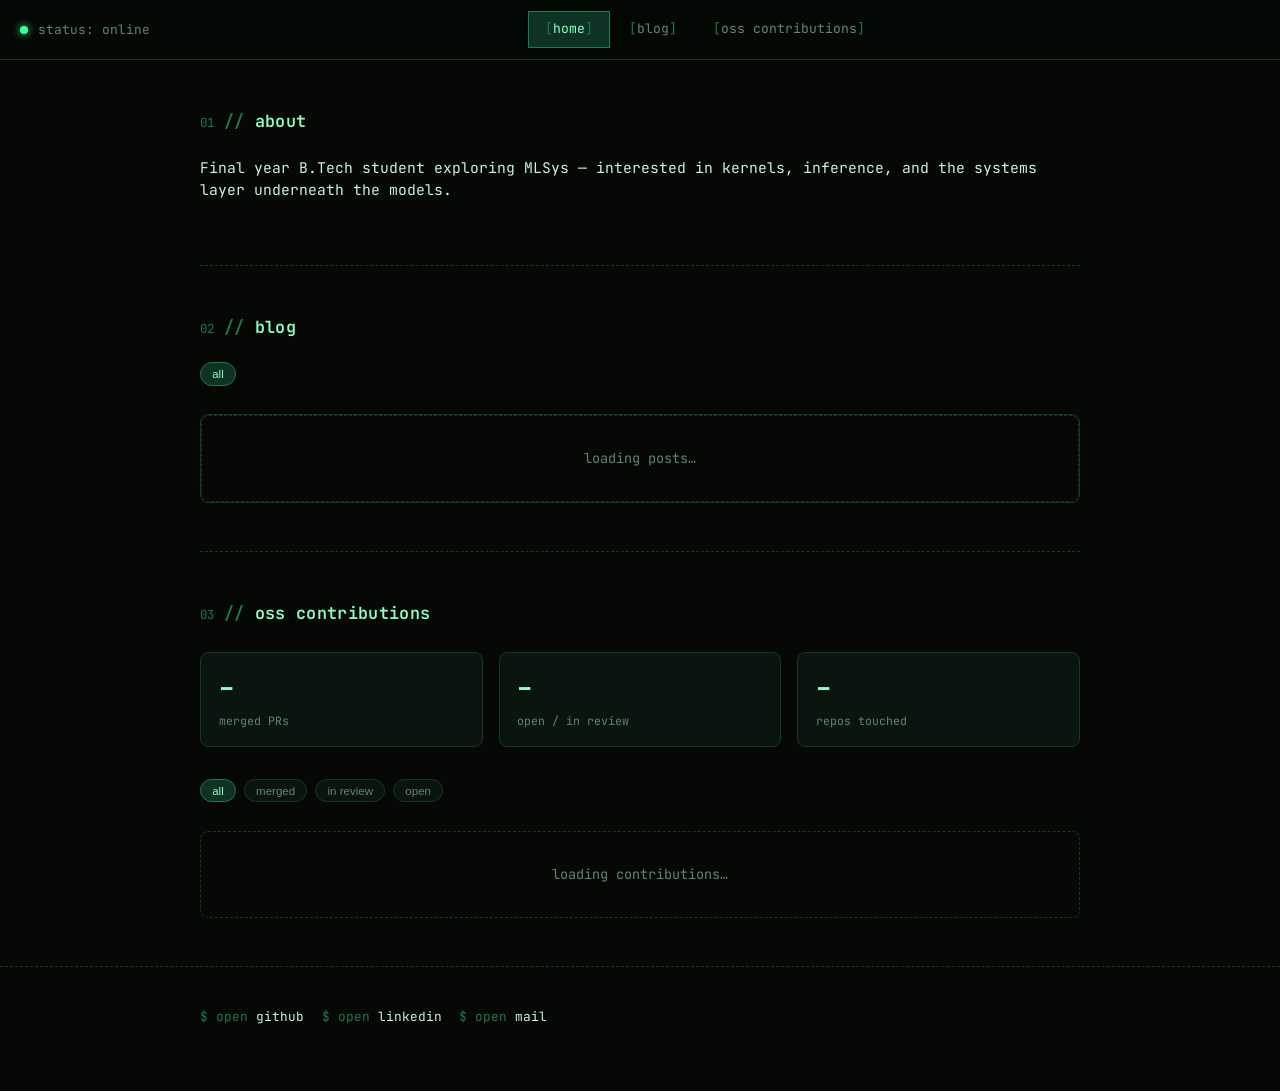
==== commit 4756b6f1: "Update navigation and footer links in index.html" ====
--- a/index.html
+++ b/index.html
@@ -22,7 +22,7 @@
   </div>
   <nav aria-label="Primary">
     <ul class="tabs">
-      <li><a href="#top" class="active">home</a></li>
+      <li><a href="#main" class="active">home</a></li>
       <li><a href="#blog">blog</a></li>
       <li><a href="#oss">oss contributions</a></li>
     </ul>
@@ -32,38 +32,13 @@
 
 <main id="main">
 
-  <section id="top" class="hero" style="border-top:none;">
-    <div class="window">
-      <div class="window-bar">
-        <span class="traffic r"></span>
-        <span class="traffic y"></span>
-        <span class="traffic g"></span>
-        <span class="title">guest@portfolio: ~</span>
-      </div>
-      <div class="window-body">
-        <div id="boot-sequence"></div>
-
-        <div id="term-output"></div>
-
-        <form id="term-form" aria-label="Interactive terminal">
-          <span class="ps">guest@portfolio<span class="path">:~</span>$</span>
-          <input id="term-input" type="text" autocomplete="off" spellcheck="false"
-                 placeholder="type a command…" aria-label="Terminal command input">
-        </form>
-
-        <p class="hint">try <kbd>whoami</kbd>, <kbd>skills</kbd>, <kbd>help</kbd> — or just wait for the boot log</p>
-      </div>
-    </div>
-  </section>
-
-  <section id="about">
+  <section id="about" style="border-top:none;">
     <div class="section-head">
       <span class="tag">01</span>
       <h2>about</h2>
     </div>
     <div class="bio">
-      <p><span class="var">role</span> = <span class="str">"Final year B.Tech student exploring MLSys"</span></p>
-      <p class="comment">// interested in kernels, inference, and the systems layer underneath the models.</p>
+      <p>Final year B.Tech student exploring MLSys — interested in kernels, inference, and the systems layer underneath the models.</p>
     </div>
   </section>
 
@@ -111,16 +86,15 @@
 <footer>
   <div class="footer-inner">
     <div class="links">
-      <a href="https://github.com/" target="_blank" rel="noopener">github</a>
-      <a href="https://linkedin.com/" target="_blank" rel="noopener">linkedin</a>
-      <a href="mailto:you@example.com">mail</a>
+    <a href="https://github.com/rwtarpit" target="_blank" rel="noopener noreferrer">github</a>
+    <a href="https://linkedin.com/in/rwt-arpit" target="_blank" rel="noopener noreferrer">linkedin</a>
+    <a href="mailto:arpitrawat0404@gmail.com">mail</a>
     </div>
   </div>
 </footer>
 
 <script src="assets/js/rain.js"></script>
 <script src="assets/js/chrome.js"></script>
-<script src="assets/js/terminal.js"></script>
 <script src="assets/js/blog.js"></script>
 <script src="assets/js/oss.js"></script>
 </body>
--- a/assets/css/style.css
+++ b/assets/css/style.css
@@ -147,7 +147,7 @@
 .hint kbd{ border:1px solid var(--border); border-radius:3px; padding:0 .3rem; color:var(--green); }
 
 /* ---------- section framing ---------- */
-section{ padding:3rem 0; border-top:1px dashed var(--border); }
+section{ padding:3rem 0; border-top:1px dashed var(--border); scroll-margin-top:4.5rem; }
 .section-head{ display:flex; align-items:baseline; gap:.6rem; margin-bottom:1.4rem; }
 .section-head .tag{ color:var(--green-dim); font-size:.78rem; }
 .section-head h2{
@@ -361,6 +361,64 @@
   font-size:1rem; margin:1.4rem 0; letter-spacing:.02em;
 }
 
+/* ---------- table of contents ---------- */
+article.post-content .toc{
+  margin:1.4rem 0 1.8rem;
+  padding:1rem 1.2rem;
+  border:1px solid var(--border);
+  border-radius:8px;
+  background:var(--panel);
+}
+article.post-content .toc .label{
+  display:block; font-size:.7rem; color:var(--green-dim);
+  letter-spacing:.05em; text-transform:uppercase; margin-bottom:.7rem;
+}
+article.post-content .toc ol{
+  margin:0; padding-left:1.3rem; font-size:.85rem;
+}
+article.post-content .toc li{ margin-bottom:.45rem; }
+article.post-content .toc li:last-child{ margin-bottom:0; }
+article.post-content .toc a{
+  color:var(--green-bright); text-decoration:none;
+}
+article.post-content .toc a:hover{ text-decoration:underline; }
+article.post-content .toc .change{ color:var(--text-dim); }
+article.post-content .toc .change::before{ content:" — "; }
+
+/* ---------- data table (perf comparison, references) ---------- */
+article.post-content table{
+  width:100%; border-collapse:collapse; margin:1.4rem 0;
+  font-size:.85rem; border:1px solid var(--border); border-radius:8px; overflow:hidden;
+}
+article.post-content th, article.post-content td{
+  text-align:left; padding:.6rem .9rem; border-bottom:1px solid var(--border);
+}
+article.post-content thead th{
+  background:var(--bg-alt); color:var(--green-bright);
+  font-size:.72rem; text-transform:uppercase; letter-spacing:.05em;
+}
+article.post-content tbody tr:last-child td{ border-bottom:none; }
+article.post-content tbody tr:hover{ background:rgba(61,255,154,.04); }
+article.post-content td.num{ color:var(--green-bright); font-weight:600; }
+
+/* ---------- references box ---------- */
+article.post-content .references{
+  margin:1.4rem 0;
+  padding:1rem 1.2rem;
+  border:1px solid var(--border);
+  border-radius:8px;
+  background:var(--panel);
+}
+article.post-content .references .label{
+  display:block; font-size:.7rem; color:var(--green-dim);
+  letter-spacing:.05em; text-transform:uppercase; margin-bottom:.7rem;
+}
+article.post-content .references ul{ margin:0; padding-left:1.2rem; font-size:.85rem; }
+article.post-content .references li{ margin-bottom:.5rem; }
+article.post-content .references li:last-child{ margin-bottom:0; }
+article.post-content .references a{ color:var(--green); }
+article.post-content .references .src{ color:var(--text-dim); font-size:.78rem; }
+
 /* ---------- footer ---------- */
 footer{ padding:2.5rem 0 3rem; border-top:1px dashed var(--border); font-size:.8rem; color:var(--text-dim); }
 .footer-inner{ max-width:920px; margin:0 auto; padding:0 1.25rem; }
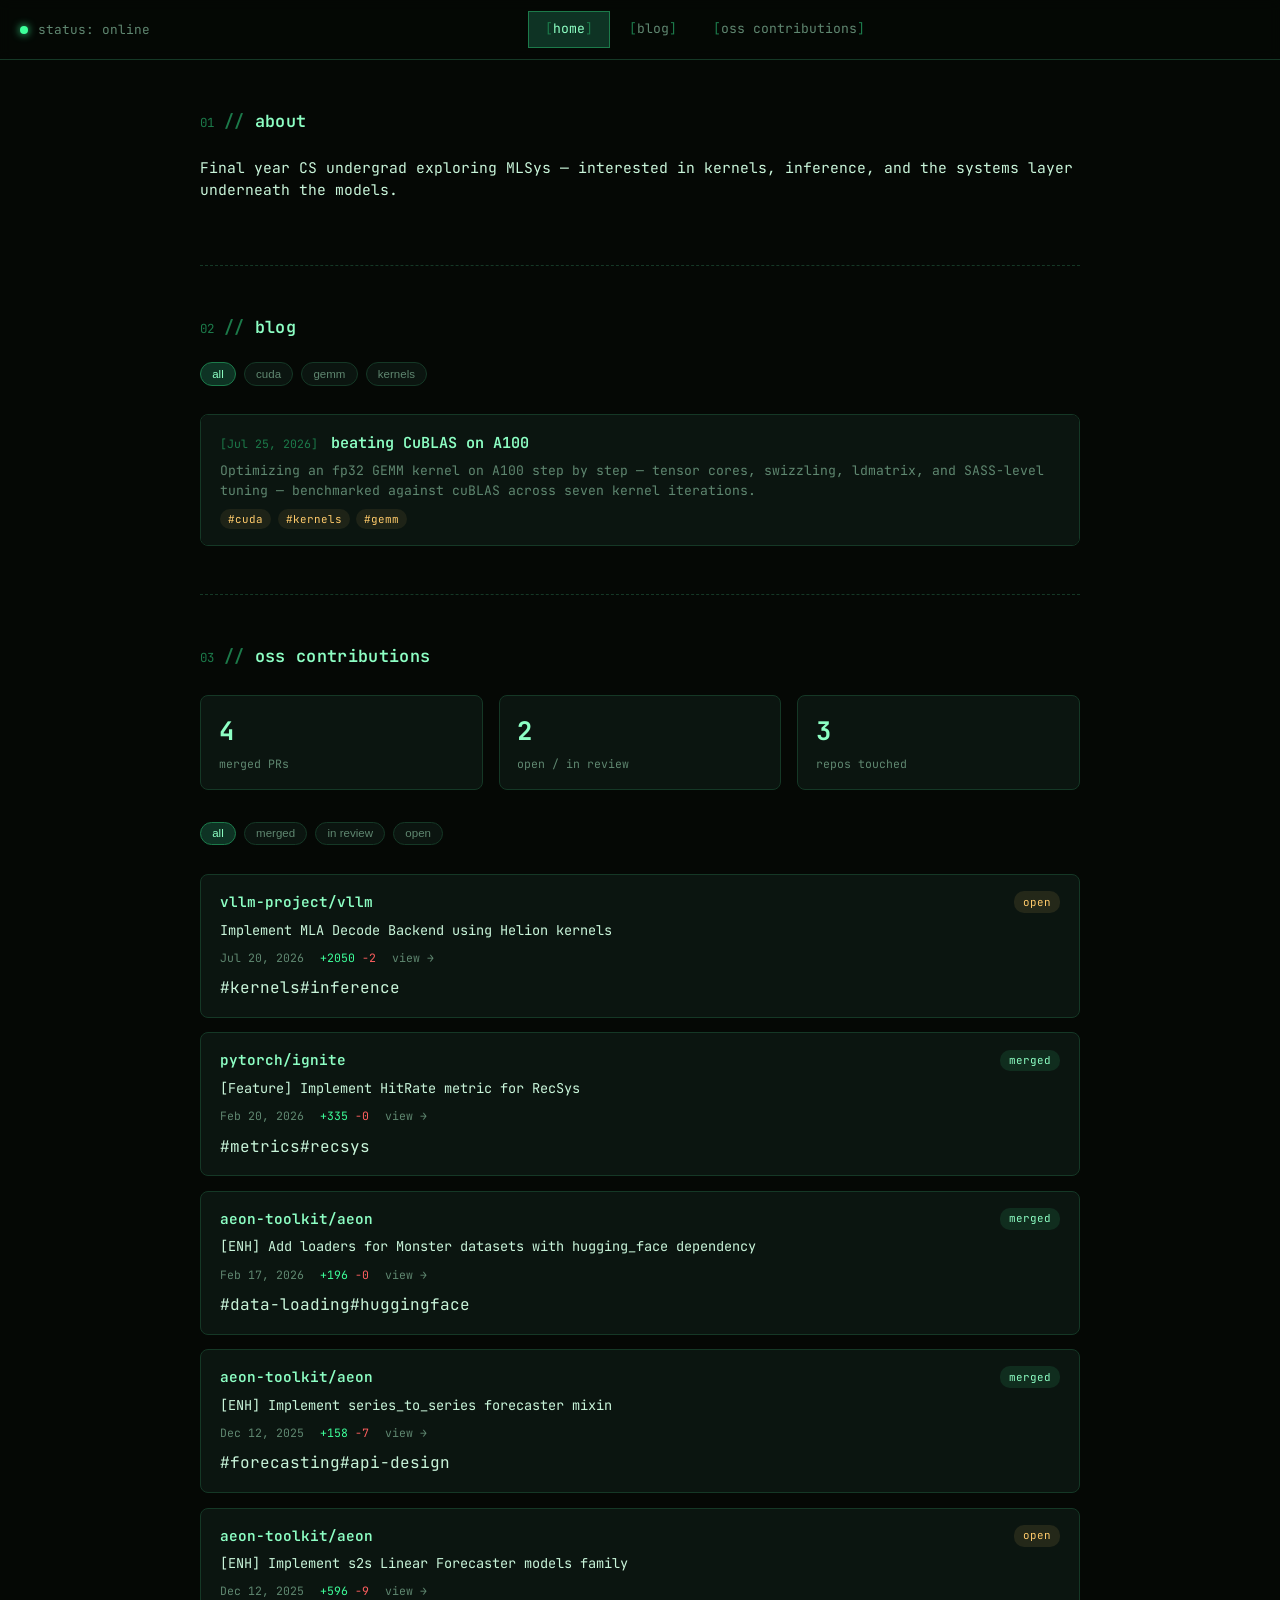
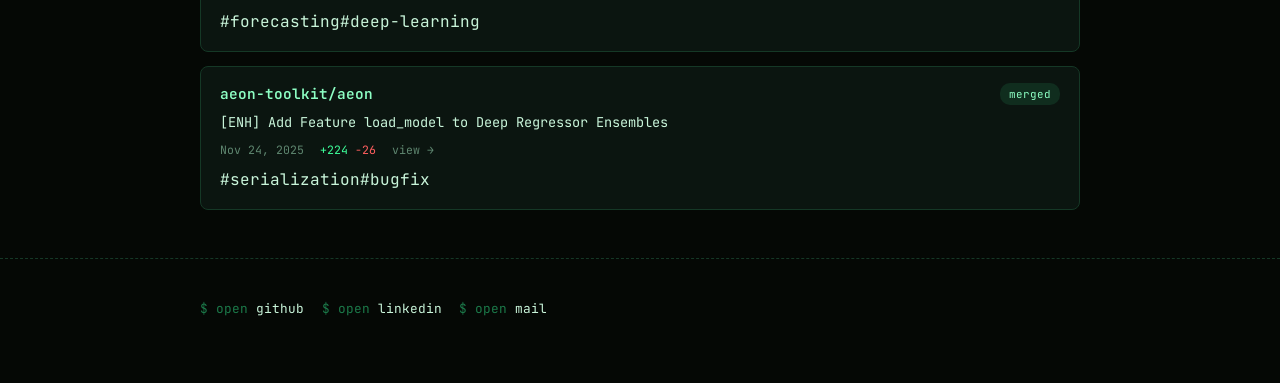
==== commit a96fc002: "landing page" ====
--- a/index.html
+++ b/index.html
@@ -3,8 +3,8 @@
 <head>
 <meta charset="UTF-8">
 <meta name="viewport" content="width=device-width, initial-scale=1.0">
-<title>~/portfolio — systems engineer</title>
-<meta name="description" content="Portfolio of a final year B.Tech student exploring MLSys — kernels, inference, and distributed infra.">
+<title>Arpit Rawat — Portfolio</title>
+<meta name="description" content="Portfolio of a final year CS undergrad exploring MLSys — kernels, inference, and infrastructures.">
 <link rel="preconnect" href="https://fonts.googleapis.com">
 <link rel="preconnect" href="https://fonts.gstatic.com" crossorigin>
 <link href="https://fonts.googleapis.com/css2?family=JetBrains+Mono:ital,wght@0,100..800;1,100..800&display=swap" rel="stylesheet">
@@ -38,7 +38,7 @@
       <h2>about</h2>
     </div>
     <div class="bio">
-      <p>Final year B.Tech student exploring MLSys — interested in kernels, inference, and the systems layer underneath the models.</p>
+      <p>Final year CS undergrad exploring MLSys — interested in kernels, inference, and the systems layer underneath the models.</p>
     </div>
   </section>
 
